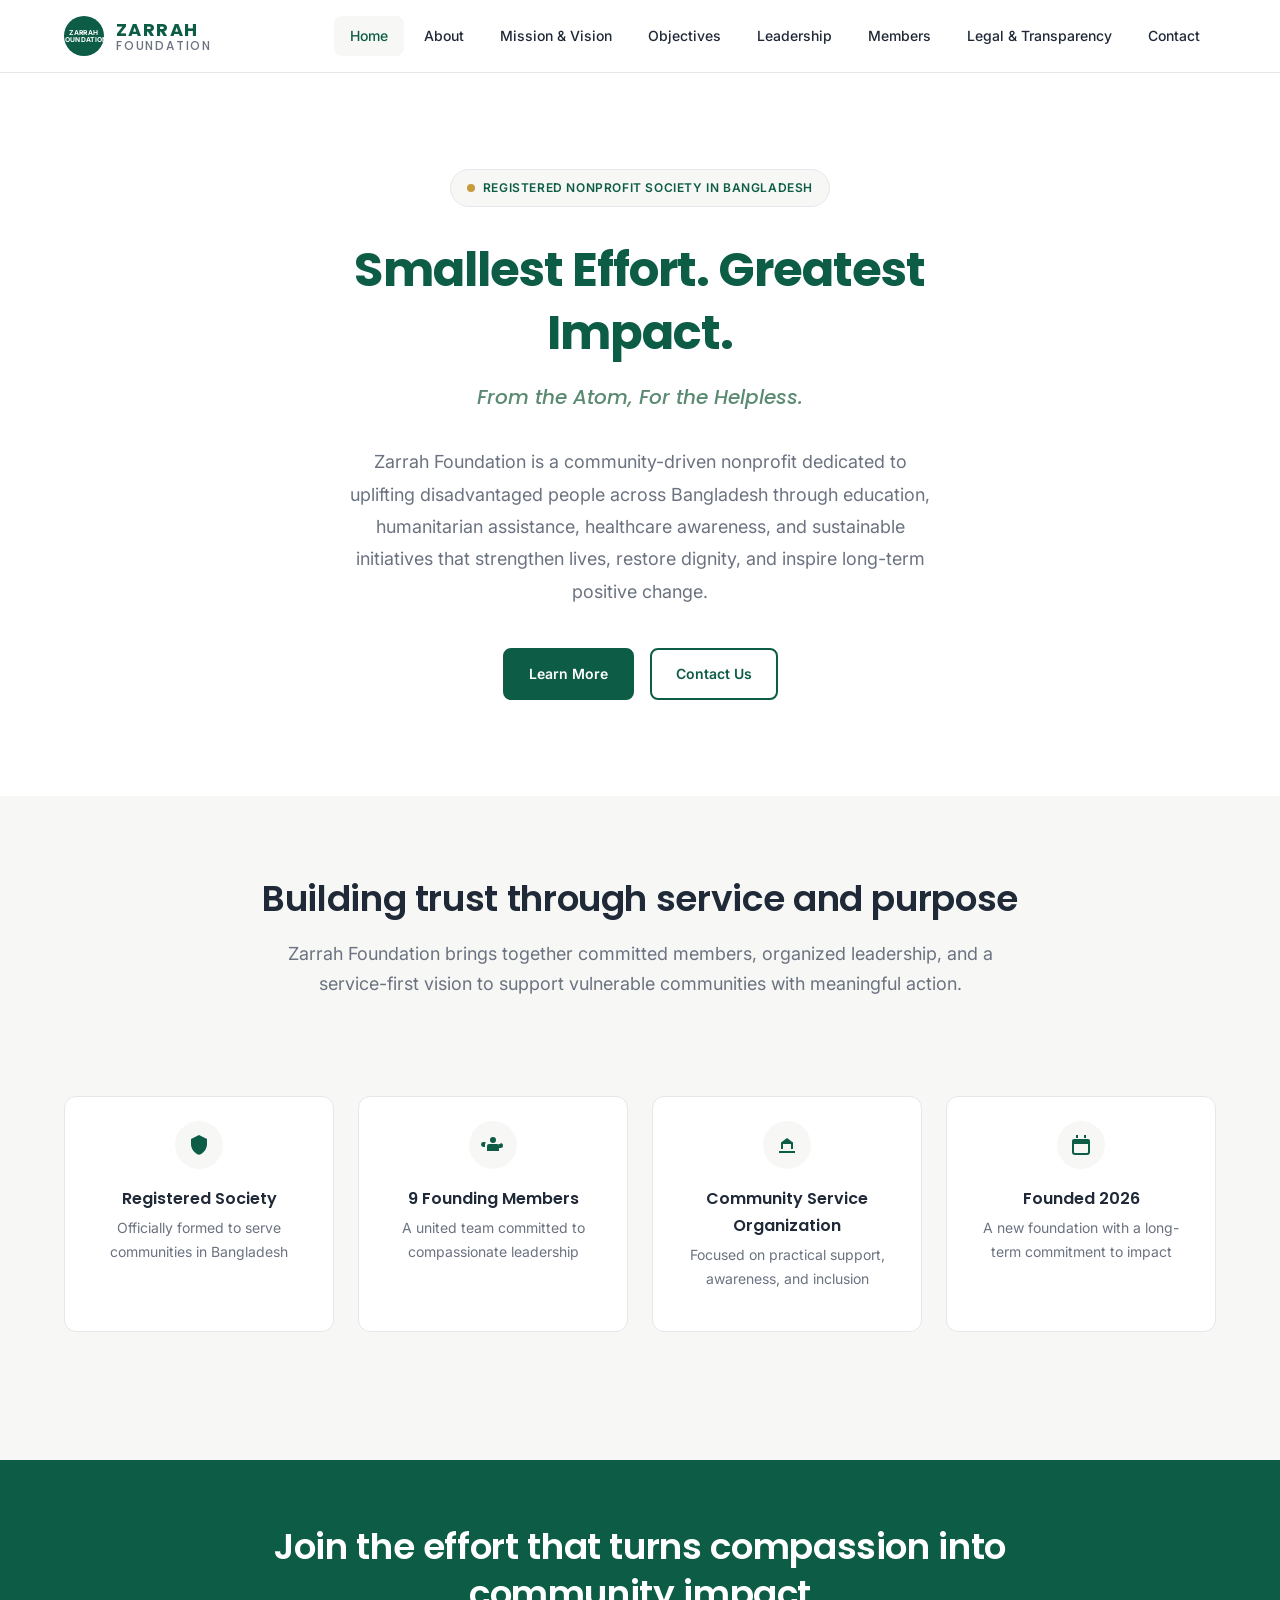
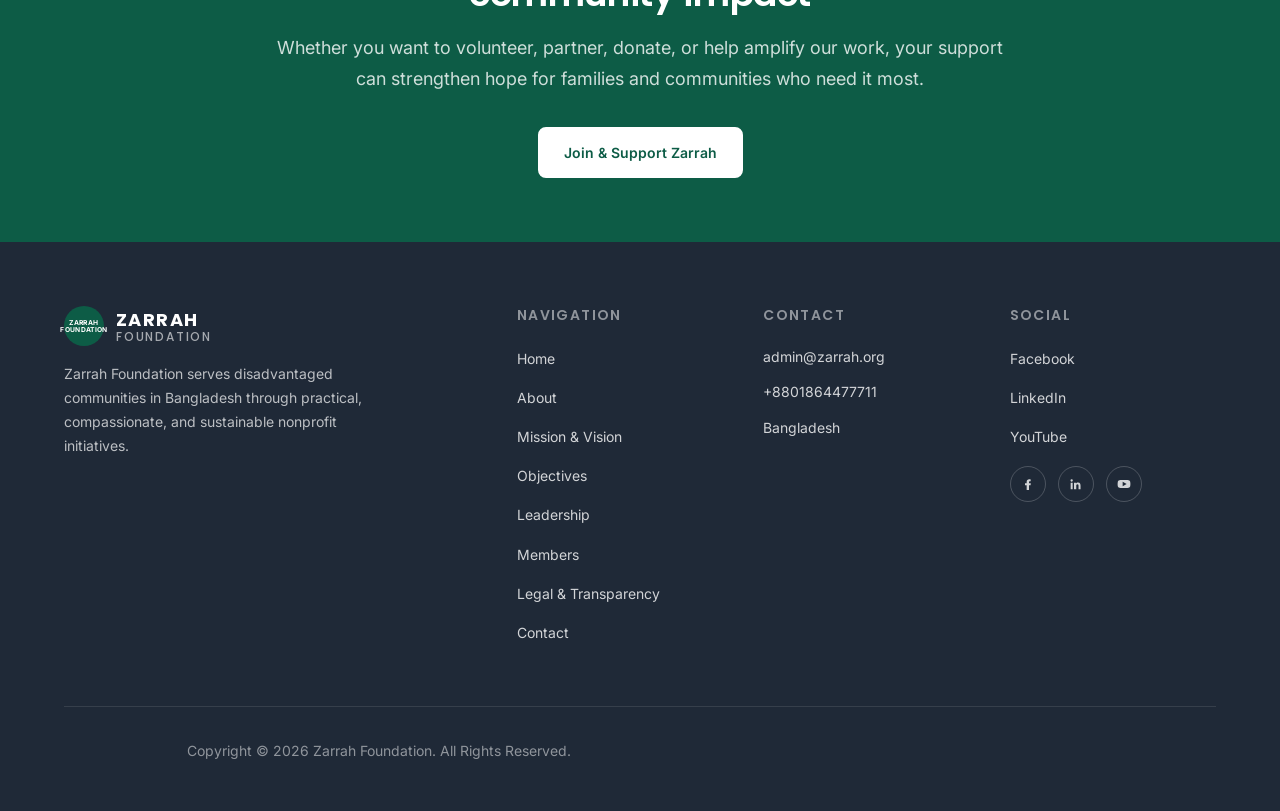
==== index.html @ 930b3da0 "feat: build complete Zarrah Foundation static website - 8 HTML pages (Home, About, Mission, Objectiv" ====
<!DOCTYPE html>
<html lang="en">
  <head>
    <meta charset="UTF-8" />
    <meta name="viewport" content="width=device-width, initial-scale=1.0" />
    <title>Zarrah Foundation — Smallest Effort. Greatest Impact.</title>
    <meta
      name="description"
      content="Zarrah Foundation empowers disadvantaged communities through education, humanitarian assistance, healthcare awareness, and sustainable community initiatives in Bangladesh."
    />
    <meta name="theme-color" content="#0D5C46" />
    <meta name="robots" content="index, follow" />

    <link rel="canonical" href="https://zarrah.org/" />
    <link rel="preconnect" href="https://fonts.googleapis.com" />
    <link rel="preconnect" href="https://fonts.gstatic.com" crossorigin />
    <link
      href="https://fonts.googleapis.com/css2?family=Inter:wght@400;500;600;700&family=Poppins:wght@500;600;700&display=swap"
      rel="stylesheet"
    />
    <link rel="stylesheet" href="assets/css/style.css" />
    <link rel="stylesheet" href="assets/css/responsive.css" />

    <meta property="og:type" content="website" />
    <meta property="og:site_name" content="Zarrah Foundation" />
    <meta property="og:title" content="Zarrah Foundation — Smallest Effort. Greatest Impact." />
    <meta
      property="og:description"
      content="Zarrah Foundation empowers disadvantaged communities through education, humanitarian assistance, healthcare awareness, and sustainable community initiatives in Bangladesh."
    />
    <meta property="og:url" content="https://zarrah.org/" />
    <meta property="og:image" content="https://zarrah.org/assets/images/og-home.jpg" />
    <meta property="og:image:alt" content="Zarrah Foundation home page" />

    <meta name="twitter:card" content="summary_large_image" />
    <meta name="twitter:title" content="Zarrah Foundation — Smallest Effort. Greatest Impact." />
    <meta
      name="twitter:description"
      content="Zarrah Foundation empowers disadvantaged communities through education, humanitarian assistance, healthcare awareness, and sustainable community initiatives in Bangladesh."
    />
    <meta name="twitter:image" content="https://zarrah.org/assets/images/og-home.jpg" />
    <meta name="twitter:image:alt" content="Zarrah Foundation home page" />

    <script type="application/ld+json">
      {
        "@context": "https://schema.org",
        "@type": "Organization",
        "name": "Zarrah Foundation",
        "url": "https://zarrah.org/",
        "logo": "https://zarrah.org/assets/images/logo.png",
        "slogan": "Smallest Effort. Greatest Impact.",
        "description": "Zarrah Foundation empowers disadvantaged communities through education, humanitarian assistance, healthcare awareness, and sustainable community initiatives in Bangladesh.",
        "email": "admin@zarrah.org",
        "telephone": "+8801864477711",
        "foundingDate": "2026",
        "areaServed": "Bangladesh",
        "address": {
          "@type": "PostalAddress",
          "addressCountry": "BD"
        },
        "sameAs": [
          "https://www.facebook.com/",
          "https://www.linkedin.com/",
          "https://www.youtube.com/"
        ]
      }
    </script>
    <script src="assets/js/app.js" defer></script>
  </head>
  <body>
    <a class="skip-link" href="#main-content">Skip to main content</a>

    <header class="header" id="top">
      <div class="container">
        <div class="header__inner">
          <a class="logo" href="index.html" aria-label="Zarrah Foundation home">
            <div class="logo__mark" aria-hidden="true">
              <span
                style="font-size:0.42rem;line-height:1.05;font-weight:700;letter-spacing:0.05em;color:#fff;text-align:center;text-transform:uppercase;"
              >
                ZARRAH<br />FOUNDATION
              </span>
            </div>
            <span class="logo__text">
              <span class="logo__name">Zarrah</span>
              <span class="logo__tagline">Foundation</span>
            </span>
          </a>

          <button
            class="nav-toggle"
            type="button"
            aria-expanded="false"
            aria-controls="site-navigation"
            aria-label="Toggle navigation"
          >
            <span class="nav-toggle__bar"></span>
            <span class="nav-toggle__bar"></span>
            <span class="nav-toggle__bar"></span>
          </button>

          <nav class="nav" id="site-navigation" aria-label="Primary navigation">
            <a class="nav__link" href="index.html">Home</a>
            <a class="nav__link" href="about.html">About</a>
            <a class="nav__link" href="mission-vision.html">Mission &amp; Vision</a>
            <a class="nav__link" href="objectives.html">Objectives</a>
            <a class="nav__link" href="leadership.html">Leadership</a>
            <a class="nav__link" href="members.html">Members</a>
            <a class="nav__link" href="legal-transparency.html">Legal &amp; Transparency</a>
            <a class="nav__link" href="contact.html">Contact</a>
          </nav>
        </div>
      </div>
    </header>

    <main id="main-content">
      <section class="hero reveal" aria-labelledby="hero-title">
        <div class="container container--narrow">
          <div class="badge hero__badge">
            <span class="badge__dot" aria-hidden="true"></span>
            Registered Nonprofit Society in Bangladesh
          </div>
          <h1 id="hero-title">Smallest Effort. Greatest Impact.</h1>
          <p class="hero__subtitle">From the Atom, For the Helpless.</p>
          <p class="hero__description">
            Zarrah Foundation is a community-driven nonprofit dedicated to uplifting disadvantaged
            people across Bangladesh through education, humanitarian assistance, healthcare
            awareness, and sustainable initiatives that strengthen lives, restore dignity, and
            inspire long-term positive change.
          </p>
          <div class="hero__actions">
            <a class="btn btn--primary" href="about.html">Learn More</a>
            <a class="btn btn--secondary" href="contact.html">Contact Us</a>
          </div>
        </div>
      </section>

      <section class="section section--light" aria-labelledby="stats-title">
        <div class="container">
          <div class="section__header reveal">
            <h2 id="stats-title">Building trust through service and purpose</h2>
            <p>
              Zarrah Foundation brings together committed members, organized leadership, and a
              service-first vision to support vulnerable communities with meaningful action.
            </p>
          </div>

          <div class="stats" role="list" aria-label="Organization highlights">
            <article class="stat-item reveal" role="listitem">
              <div class="stat-item__icon" aria-hidden="true">
                <svg viewBox="0 0 24 24" role="img" aria-hidden="true">
                  <path d="M12 2 4 6v5c0 5 3.4 9.4 8 10.8 4.6-1.4 8-5.8 8-10.8V6l-8-4Z" />
                </svg>
              </div>
              <div class="stat-item__label">Registered Society</div>
              <p class="stat-item__value">Officially formed to serve communities in Bangladesh</p>
            </article>

            <article class="stat-item reveal" role="listitem">
              <div class="stat-item__icon" aria-hidden="true">
                <svg viewBox="0 0 24 24" role="img" aria-hidden="true">
                  <path d="M12 4a3 3 0 1 1 0 6 3 3 0 0 1 0-6Zm-6 9a2 2 0 0 1 2-2h8a2 2 0 0 1 2 2v5H6v-5Zm13.5-3a2.5 2.5 0 1 1 0 5H18v-2a3.9 3.9 0 0 0-.5-2h2Zm-15 0a3.9 3.9 0 0 0-.5 2v2H2.5a2.5 2.5 0 1 1 0-5h2Z" />
                </svg>
              </div>
              <div class="stat-item__label">9 Founding Members</div>
              <p class="stat-item__value">A united team committed to compassionate leadership</p>
            </article>

            <article class="stat-item reveal" role="listitem">
              <div class="stat-item__icon" aria-hidden="true">
                <svg viewBox="0 0 24 24" role="img" aria-hidden="true">
                  <path d="M4 18h16v2H4v-2Zm2-2V9.5l6-4.5 6 4.5V16h-2v-5h-8v5H6Z" />
                </svg>
              </div>
              <div class="stat-item__label">Community Service Organization</div>
              <p class="stat-item__value">Focused on practical support, awareness, and inclusion</p>
            </article>

            <article class="stat-item reveal" role="listitem">
              <div class="stat-item__icon" aria-hidden="true">
                <svg viewBox="0 0 24 24" role="img" aria-hidden="true">
                  <path d="M7 2h2v3H7V2Zm8 0h2v3h-2V2ZM5 6h14a2 2 0 0 1 2 2v11a3 3 0 0 1-3 3H6a3 3 0 0 1-3-3V8a2 2 0 0 1 2-2Zm0 5v8a1 1 0 0 0 1 1h12a1 1 0 0 0 1-1v-8H5Z" />
                </svg>
              </div>
              <div class="stat-item__label">Founded 2026</div>
              <p class="stat-item__value">A new foundation with a long-term commitment to impact</p>
            </article>
          </div>
        </div>
      </section>

      <section class="cta-band reveal" aria-labelledby="cta-title">
        <div class="container container--narrow">
          <h2 id="cta-title">Join the effort that turns compassion into community impact</h2>
          <p>
            Whether you want to volunteer, partner, donate, or help amplify our work, your support
            can strengthen hope for families and communities who need it most.
          </p>
          <a class="btn btn--primary" href="contact.html">Join &amp; Support Zarrah</a>
        </div>
      </section>
    </main>

    <footer class="footer">
      <div class="container">
        <div class="footer__grid">
          <div class="footer__brand reveal">
            <a class="logo" href="index.html" aria-label="Zarrah Foundation home">
              <div class="logo__mark" aria-hidden="true">
                <span
                  style="font-size:0.42rem;line-height:1.05;font-weight:700;letter-spacing:0.05em;color:#fff;text-align:center;text-transform:uppercase;"
                >
                  ZARRAH<br />FOUNDATION
                </span>
              </div>
              <span class="logo__text">
                <span class="logo__name">Zarrah</span>
                <span class="logo__tagline">Foundation</span>
              </span>
            </a>
            <p>
              Zarrah Foundation serves disadvantaged communities in Bangladesh through practical,
              compassionate, and sustainable nonprofit initiatives.
            </p>
          </div>

          <div class="reveal">
            <h2 class="footer__heading">Navigation</h2>
            <ul class="footer__links">
              <li><a href="index.html">Home</a></li>
              <li><a href="about.html">About</a></li>
              <li><a href="mission-vision.html">Mission &amp; Vision</a></li>
              <li><a href="objectives.html">Objectives</a></li>
              <li><a href="leadership.html">Leadership</a></li>
              <li><a href="members.html">Members</a></li>
              <li><a href="legal-transparency.html">Legal &amp; Transparency</a></li>
              <li><a href="contact.html">Contact</a></li>
            </ul>
          </div>

          <div class="reveal">
            <h2 class="footer__heading">Contact</h2>
            <ul class="footer__contact">
              <li><a href="mailto:admin@zarrah.org">admin@zarrah.org</a></li>
              <li><a href="tel:+8801864477711">+8801864477711</a></li>
              <li>Bangladesh</li>
            </ul>
          </div>

          <div class="reveal">
            <h2 class="footer__heading">Social</h2>
            <ul class="footer__links">
              <li><a href="https://www.facebook.com/" target="_blank" rel="noopener noreferrer">Facebook</a></li>
              <li><a href="https://www.linkedin.com/" target="_blank" rel="noopener noreferrer">LinkedIn</a></li>
              <li><a href="https://www.youtube.com/" target="_blank" rel="noopener noreferrer">YouTube</a></li>
            </ul>
            <div class="footer__social" aria-label="Social media links">
              <a href="https://www.facebook.com/" target="_blank" rel="noopener noreferrer" aria-label="Facebook">
                <svg viewBox="0 0 24 24" aria-hidden="true"><path d="M13.5 21v-7h2.3l.4-3h-2.7V9.2c0-.9.3-1.5 1.6-1.5H16V5.1c-.4-.1-1.3-.1-2.2-.1-2.2 0-3.8 1.3-3.8 3.9V11H7.5v3H10v7h3.5Z" /></svg>
              </a>
              <a href="https://www.linkedin.com/" target="_blank" rel="noopener noreferrer" aria-label="LinkedIn">
                <svg viewBox="0 0 24 24" aria-hidden="true"><path d="M5.5 8.5A1.5 1.5 0 1 0 5.5 5a1.5 1.5 0 0 0 0 3.5ZM4 10h3v10H4V10Zm5 0h2.9v1.4h.1c.4-.8 1.4-1.7 3-1.7 3.2 0 3.8 2.1 3.8 4.8V20h-3v-4.9c0-1.2 0-2.6-1.6-2.6s-1.8 1.2-1.8 2.5V20H9V10Z" /></svg>
              </a>
              <a href="https://www.youtube.com/" target="_blank" rel="noopener noreferrer" aria-label="YouTube">
                <svg viewBox="0 0 24 24" aria-hidden="true"><path d="M21.2 8.4a2.8 2.8 0 0 0-2-2C17.5 6 12 6 12 6s-5.5 0-7.2.4a2.8 2.8 0 0 0-2 2A29 29 0 0 0 2.4 12c0 1.2.1 2.4.4 3.6a2.8 2.8 0 0 0 2 2c1.7.4 7.2.4 7.2.4s5.5 0 7.2-.4a2.8 2.8 0 0 0 2-2c.3-1.2.4-2.4.4-3.6s-.1-2.4-.4-3.6ZM10 15.5v-7l6 3.5-6 3.5Z" /></svg>
              </a>
            </div>
          </div>
        </div>

        <div class="footer__bottom">
          <p>Copyright © 2026 Zarrah Foundation. All Rights Reserved.</p>
        </div>
      </div>
    </footer>
  </body>
</html>
---- assets/css/style.css ----
/* ============================================================
   Zarrah Foundation — Design System & Styles
   Version: 1.0.0
   Technology: Pure CSS3, no frameworks
   ============================================================ */

/* ------------------------------------------------------------
   CSS Custom Properties (Design Tokens)
   ------------------------------------------------------------ */
:root {
  /* Colors */
  --color-primary: #0D5C46;
  --color-secondary: #C89B3C;
  --color-background: #FFFFFF;
  --color-light-section: #F7F8F6;
  --color-text: #1F2937;
  --color-accent: #5B8A72;
  --color-border: #E5E7EB;
  --color-muted: #6B7280;

  /* Typography */
  --font-heading: 'Poppins', sans-serif;
  --font-body: 'Inter', sans-serif;

  /* Font Sizes */
  --text-xs: 0.75rem;
  --text-sm: 0.875rem;
  --text-base: 1rem;
  --text-lg: 1.125rem;
  --text-xl: 1.25rem;
  --text-2xl: 1.5rem;
  --text-3xl: 1.875rem;
  --text-4xl: 2.25rem;
  --text-5xl: 3rem;

  /* Spacing */
  --space-1: 0.25rem;
  --space-2: 0.5rem;
  --space-3: 0.75rem;
  --space-4: 1rem;
  --space-5: 1.25rem;
  --space-6: 1.5rem;
  --space-8: 2rem;
  --space-10: 2.5rem;
  --space-12: 3rem;
  --space-16: 4rem;
  --space-20: 5rem;
  --space-24: 6rem;

  /* Layout */
  --max-width: 1200px;
  --max-width-narrow: 800px;
  --border-radius: 8px;
  --border-radius-lg: 12px;

  /* Transitions */
  --transition-fast: 150ms ease;
  --transition-base: 250ms ease;
  --transition-slow: 400ms ease;

  /* Shadows */
  --shadow-sm: 0 1px 2px rgba(0, 0, 0, 0.05);
  --shadow-md: 0 4px 6px rgba(0, 0, 0, 0.07);
  --shadow-lg: 0 10px 15px rgba(0, 0, 0, 0.1);
}

/* ------------------------------------------------------------
   Reset & Base
   ------------------------------------------------------------ */
*,
*::before,
*::after {
  box-sizing: border-box;
  margin: 0;
  padding: 0;
}

html {
  scroll-behavior: smooth;
  -webkit-text-size-adjust: 100%;
}

body {
  font-family: var(--font-body);
  font-size: var(--text-base);
  line-height: 1.7;
  color: var(--color-text);
  background-color: var(--color-background);
  -webkit-font-smoothing: antialiased;
  -moz-osx-font-smoothing: grayscale;
}

img {
  max-width: 100%;
  height: auto;
  display: block;
}

a {
  color: var(--color-primary);
  text-decoration: none;
  transition: color var(--transition-fast);
}

a:hover {
  color: var(--color-accent);
}

ul, ol {
  list-style: none;
}

button {
  cursor: pointer;
  font-family: inherit;
  border: none;
  background: none;
}

/* ------------------------------------------------------------
   Skip Link (Accessibility)
   ------------------------------------------------------------ */
.skip-link {
  position: absolute;
  top: -100%;
  left: var(--space-4);
  background: var(--color-primary);
  color: #fff;
  padding: var(--space-3) var(--space-6);
  border-radius: var(--border-radius);
  font-size: var(--text-sm);
  font-weight: 600;
  z-index: 10000;
  transition: top var(--transition-fast);
}

.skip-link:focus {
  top: var(--space-4);
  outline: 3px solid var(--color-secondary);
  outline-offset: 2px;
}

/* ------------------------------------------------------------
   Focus States (Accessibility)
   ------------------------------------------------------------ */
:focus-visible {
  outline: 3px solid var(--color-secondary);
  outline-offset: 2px;
}

/* ------------------------------------------------------------
   Typography
   ------------------------------------------------------------ */
h1, h2, h3, h4, h5, h6 {
  font-family: var(--font-heading);
  font-weight: 600;
  line-height: 1.3;
  color: var(--color-text);
}

h1 {
  font-size: var(--text-5xl);
  font-weight: 700;
  letter-spacing: -0.02em;
}

h2 {
  font-size: var(--text-4xl);
  letter-spacing: -0.01em;
}

h3 {
  font-size: var(--text-2xl);
}

h4 {
  font-size: var(--text-xl);
}

p {
  margin-bottom: var(--space-4);
  max-width: 70ch;
}

.text-muted {
  color: var(--color-muted);
}

.text-center {
  text-align: center;
}

/* ------------------------------------------------------------
   Layout Utilities
   ------------------------------------------------------------ */
.container {
  width: 100%;
  max-width: var(--max-width);
  margin: 0 auto;
  padding: 0 var(--space-6);
}

.container--narrow {
  max-width: var(--max-width-narrow);
}

.section {
  padding: var(--space-20) 0;
}

.section--light {
  background-color: var(--color-light-section);
}

.section__header {
  text-align: center;
  margin-bottom: var(--space-12);
}

.section__header h2 {
  margin-bottom: var(--space-4);
}

.section__header p {
  margin: 0 auto;
  color: var(--color-muted);
  font-size: var(--text-lg);
}

/* ------------------------------------------------------------
   Header & Navigation
   ------------------------------------------------------------ */
.header {
  position: sticky;
  top: 0;
  background: var(--color-background);
  border-bottom: 1px solid var(--color-border);
  z-index: 1000;
  padding: var(--space-4) 0;
}

.header__inner {
  display: flex;
  align-items: center;
  justify-content: space-between;
}

/* Logo */
.logo {
  display: flex;
  align-items: center;
  gap: var(--space-3);
  text-decoration: none;
  color: var(--color-text);
}

.logo__mark {
  width: 40px;
  height: 40px;
  border-radius: 50%;
  background-color: var(--color-primary);
  display: flex;
  align-items: center;
  justify-content: center;
  flex-shrink: 0;
}

.logo__mark svg {
  width: 20px;
  height: 20px;
  fill: #fff;
}

.logo__text {
  display: flex;
  flex-direction: column;
  line-height: 1.1;
}

.logo__name {
  font-family: var(--font-heading);
  font-size: var(--text-lg);
  font-weight: 700;
  color: var(--color-primary);
  letter-spacing: 0.08em;
  text-transform: uppercase;
}

.logo__tagline {
  font-family: var(--font-heading);
  font-size: var(--text-xs);
  font-weight: 500;
  color: var(--color-muted);
  letter-spacing: 0.15em;
  text-transform: uppercase;
}

/* Navigation */
.nav {
  display: flex;
  align-items: center;
  gap: var(--space-1);
}

.nav__link {
  padding: var(--space-2) var(--space-4);
  font-size: var(--text-sm);
  font-weight: 500;
  color: var(--color-text);
  border-radius: var(--border-radius);
  transition: background var(--transition-fast), color var(--transition-fast);
}

.nav__link:hover,
.nav__link--active {
  color: var(--color-primary);
  background-color: var(--color-light-section);
}

/* Mobile Menu Toggle */
.nav-toggle {
  display: none;
  flex-direction: column;
  gap: 5px;
  padding: var(--space-2);
  cursor: pointer;
}

.nav-toggle__bar {
  width: 24px;
  height: 2px;
  background-color: var(--color-text);
  border-radius: 2px;
  transition: transform var(--transition-base), opacity var(--transition-base);
}

.nav-toggle[aria-expanded="true"] .nav-toggle__bar:nth-child(1) {
  transform: translateY(7px) rotate(45deg);
}

.nav-toggle[aria-expanded="true"] .nav-toggle__bar:nth-child(2) {
  opacity: 0;
}

.nav-toggle[aria-expanded="true"] .nav-toggle__bar:nth-child(3) {
  transform: translateY(-7px) rotate(-45deg);
}

/* ------------------------------------------------------------
   Buttons
   ------------------------------------------------------------ */
.btn {
  display: inline-flex;
  align-items: center;
  gap: var(--space-2);
  padding: var(--space-3) var(--space-6);
  font-family: var(--font-body);
  font-size: var(--text-sm);
  font-weight: 600;
  border-radius: var(--border-radius);
  transition: background var(--transition-fast), color var(--transition-fast), box-shadow var(--transition-fast);
  text-decoration: none;
  border: 2px solid transparent;
}

.btn--primary {
  background-color: var(--color-primary);
  color: #fff;
  border-color: var(--color-primary);
}

.btn--primary:hover {
  background-color: #094a38;
  border-color: #094a38;
  color: #fff;
}

.btn--secondary {
  background-color: transparent;
  color: var(--color-primary);
  border-color: var(--color-primary);
}

.btn--secondary:hover {
  background-color: var(--color-primary);
  color: #fff;
}

.btn--download {
  background-color: var(--color-light-section);
  color: var(--color-text);
  border-color: var(--color-border);
}

.btn--download:hover {
  border-color: var(--color-primary);
  color: var(--color-primary);
}

.btn--disabled {
  opacity: 0.5;
  cursor: not-allowed;
  pointer-events: none;
}

/* ------------------------------------------------------------
   Badge
   ------------------------------------------------------------ */
.badge {
  display: inline-flex;
  align-items: center;
  gap: var(--space-2);
  padding: var(--space-2) var(--space-4);
  background-color: var(--color-light-section);
  border: 1px solid var(--color-border);
  border-radius: 100px;
  font-size: var(--text-xs);
  font-weight: 600;
  color: var(--color-primary);
  text-transform: uppercase;
  letter-spacing: 0.05em;
}

.badge__dot {
  width: 8px;
  height: 8px;
  background-color: var(--color-secondary);
  border-radius: 50%;
}

/* ------------------------------------------------------------
   Hero Section
   ------------------------------------------------------------ */
.hero {
  padding: var(--space-24) 0;
  text-align: center;
}

.hero__badge {
  margin-bottom: var(--space-8);
}

.hero h1 {
  margin-bottom: var(--space-4);
  color: var(--color-primary);
}

.hero__subtitle {
  font-family: var(--font-heading);
  font-size: var(--text-xl);
  color: var(--color-accent);
  font-weight: 500;
  font-style: italic;
  margin-bottom: var(--space-8);
}

.hero__description {
  font-size: var(--text-lg);
  color: var(--color-muted);
  max-width: 600px;
  margin: 0 auto var(--space-10);
  line-height: 1.8;
}

.hero__actions {
  display: flex;
  gap: var(--space-4);
  justify-content: center;
  flex-wrap: wrap;
}

/* ------------------------------------------------------------
   Stats Strip
   ------------------------------------------------------------ */
.stats {
  display: grid;
  grid-template-columns: repeat(4, 1fr);
  gap: var(--space-6);
  padding: var(--space-12) 0;
}

.stat-item {
  text-align: center;
  padding: var(--space-6);
  border-radius: var(--border-radius-lg);
  background: var(--color-background);
  border: 1px solid var(--color-border);
}

.stat-item__icon {
  width: 48px;
  height: 48px;
  margin: 0 auto var(--space-4);
  display: flex;
  align-items: center;
  justify-content: center;
  background: var(--color-light-section);
  border-radius: 50%;
}

.stat-item__icon svg {
  width: 24px;
  height: 24px;
  fill: var(--color-primary);
}

.stat-item__label {
  font-family: var(--font-heading);
  font-size: var(--text-base);
  font-weight: 600;
  color: var(--color-text);
}

.stat-item__value {
  font-size: var(--text-sm);
  color: var(--color-muted);
  margin-top: var(--space-1);
}

/* ------------------------------------------------------------
   Cards
   ------------------------------------------------------------ */
.card {
  background: var(--color-background);
  border: 1px solid var(--color-border);
  border-radius: var(--border-radius-lg);
  padding: var(--space-8);
  transition: box-shadow var(--transition-base), transform var(--transition-base);
}

.card:hover {
  box-shadow: var(--shadow-md);
}

.card--elevated {
  box-shadow: var(--shadow-sm);
}

.card__icon {
  width: 56px;
  height: 56px;
  display: flex;
  align-items: center;
  justify-content: center;
  background: var(--color-light-section);
  border-radius: var(--border-radius);
  margin-bottom: var(--space-5);
}

.card__icon svg {
  width: 28px;
  height: 28px;
  fill: var(--color-primary);
}

.card h3 {
  margin-bottom: var(--space-3);
}

.card p {
  color: var(--color-muted);
  font-size: var(--text-sm);
  line-height: 1.7;
}

/* Icon Cards Grid */
.icon-cards {
  display: grid;
  grid-template-columns: repeat(auto-fill, minmax(260px, 1fr));
  gap: var(--space-6);
}

.icon-card {
  padding: var(--space-6);
  border-radius: var(--border-radius-lg);
  border: 1px solid var(--color-border);
  background: var(--color-background);
  transition: box-shadow var(--transition-base), transform var(--transition-base);
  text-align: center;
}

.icon-card:hover,
.icon-card:focus-within {
  box-shadow: var(--shadow-md);
  transform: translateY(-2px);
}

.icon-card__icon {
  width: 64px;
  height: 64px;
  margin: 0 auto var(--space-4);
  display: flex;
  align-items: center;
  justify-content: center;
  background: var(--color-light-section);
  border-radius: 50%;
}

.icon-card__icon svg {
  width: 28px;
  height: 28px;
  fill: var(--color-primary);
}

.icon-card h3 {
  font-size: var(--text-base);
  font-weight: 600;
  margin-bottom: var(--space-2);
}

.icon-card p {
  font-size: var(--text-sm);
  color: var(--color-muted);
  margin: 0 auto;
}

/* Two-column cards */
.two-cards {
  display: grid;
  grid-template-columns: repeat(2, 1fr);
  gap: var(--space-8);
}

/* ------------------------------------------------------------
   Profile Cards (Leadership / Members)
   ------------------------------------------------------------ */
.profile-cards {
  display: grid;
  grid-template-columns: repeat(auto-fill, minmax(280px, 1fr));
  gap: var(--space-6);
}

.profile-card {
  text-align: center;
  padding: var(--space-8);
  border: 1px solid var(--color-border);
  border-radius: var(--border-radius-lg);
  background: var(--color-background);
  transition: box-shadow var(--transition-base);
}

.profile-card:hover {
  box-shadow: var(--shadow-md);
}

.profile-card__photo {
  width: 100px;
  height: 100px;
  border-radius: 50%;
  background: var(--color-light-section);
  margin: 0 auto var(--space-5);
  display: flex;
  align-items: center;
  justify-content: center;
  border: 3px solid var(--color-border);
}

.profile-card__photo svg {
  width: 40px;
  height: 40px;
  fill: var(--color-muted);
}

.profile-card__name {
  font-family: var(--font-heading);
  font-size: var(--text-lg);
  font-weight: 600;
  margin-bottom: var(--space-1);
}

.profile-card__designation {
  font-size: var(--text-sm);
  color: var(--color-primary);
  font-weight: 500;
  margin-bottom: var(--space-2);
}

.profile-card__meta {
  font-size: var(--text-sm);
  color: var(--color-muted);
}

.profile-card__bio {
  font-size: var(--text-sm);
  color: var(--color-muted);
  margin-top: var(--space-4);
  line-height: 1.7;
}

/* Leadership featured cards */
.leadership-cards {
  display: grid;
  grid-template-columns: repeat(2, 1fr);
  gap: var(--space-8);
  max-width: 800px;
  margin: 0 auto;
}

.leadership-card {
  text-align: center;
  padding: var(--space-10);
  border: 1px solid var(--color-border);
  border-radius: var(--border-radius-lg);
  background: var(--color-background);
  box-shadow: var(--shadow-sm);
}

.leadership-card__photo {
  width: 120px;
  height: 120px;
  border-radius: 50%;
  background: var(--color-light-section);
  margin: 0 auto var(--space-6);
  display: flex;
  align-items: center;
  justify-content: center;
  border: 3px solid var(--color-primary);
}

.leadership-card__photo svg {
  width: 48px;
  height: 48px;
  fill: var(--color-muted);
}

.leadership-card__name {
  font-family: var(--font-heading);
  font-size: var(--text-xl);
  font-weight: 700;
  margin-bottom: var(--space-2);
}

.leadership-card__designation {
  font-size: var(--text-base);
  color: var(--color-primary);
  font-weight: 600;
  margin-bottom: var(--space-4);
}

.leadership-card__bio {
  font-size: var(--text-sm);
  color: var(--color-muted);
  line-height: 1.8;
}

/* ------------------------------------------------------------
   Legal / Transparency
   ------------------------------------------------------------ */
.legal-info {
  display: grid;
  grid-template-columns: repeat(auto-fill, minmax(250px, 1fr));
  gap: var(--space-6);
  margin-bottom: var(--space-12);
}

.legal-item {
  padding: var(--space-6);
  background: var(--color-light-section);
  border-radius: var(--border-radius);
  border-left: 4px solid var(--color-primary);
}

.legal-item__label {
  font-size: var(--text-xs);
  font-weight: 600;
  color: var(--color-muted);
  text-transform: uppercase;
  letter-spacing: 0.05em;
  margin-bottom: var(--space-2);
}

.legal-item__value {
  font-family: var(--font-heading);
  font-size: var(--text-lg);
  font-weight: 600;
  color: var(--color-text);
}

.downloads {
  display: grid;
  grid-template-columns: repeat(auto-fill, minmax(280px, 1fr));
  gap: var(--space-4);
}

.download-item {
  display: flex;
  align-items: center;
  justify-content: space-between;
  padding: var(--space-5) var(--space-6);
  border: 1px solid var(--color-border);
  border-radius: var(--border-radius);
  background: var(--color-background);
  transition: border-color var(--transition-fast);
}

.download-item:hover {
  border-color: var(--color-primary);
}

.download-item__info {
  display: flex;
  flex-direction: column;
}

.download-item__name {
  font-weight: 600;
  font-size: var(--text-sm);
}

.download-item__status {
  font-size: var(--text-xs);
  color: var(--color-muted);
}

.download-item__status--coming {
  color: var(--color-secondary);
  font-weight: 500;
}

/* ------------------------------------------------------------
   Contact
   ------------------------------------------------------------ */
.contact-grid {
  display: grid;
  grid-template-columns: repeat(auto-fill, minmax(300px, 1fr));
  gap: var(--space-6);
}

.contact-card {
  padding: var(--space-6);
  border: 1px solid var(--color-border);
  border-radius: var(--border-radius-lg);
  display: flex;
  align-items: flex-start;
  gap: var(--space-4);
}

.contact-card__icon {
  width: 48px;
  height: 48px;
  flex-shrink: 0;
  display: flex;
  align-items: center;
  justify-content: center;
  background: var(--color-light-section);
  border-radius: 50%;
}

.contact-card__icon svg {
  width: 22px;
  height: 22px;
  fill: var(--color-primary);
}

.contact-card__label {
  font-size: var(--text-xs);
  font-weight: 600;
  color: var(--color-muted);
  text-transform: uppercase;
  letter-spacing: 0.05em;
  margin-bottom: var(--space-1);
}

.contact-card__value {
  font-weight: 500;
  font-size: var(--text-base);
}

.contact-card__value a {
  color: var(--color-text);
}

.contact-card__value a:hover {
  color: var(--color-primary);
}

/* Social Links */
.social-links {
  display: flex;
  gap: var(--space-4);
  flex-wrap: wrap;
}

.social-link {
  display: inline-flex;
  align-items: center;
  gap: var(--space-2);
  padding: var(--space-3) var(--space-5);
  border: 1px solid var(--color-border);
  border-radius: var(--border-radius);
  font-size: var(--text-sm);
  font-weight: 500;
  color: var(--color-text);
  transition: border-color var(--transition-fast), color var(--transition-fast);
}

.social-link:hover {
  border-color: var(--color-primary);
  color: var(--color-primary);
}

.social-link svg {
  width: 18px;
  height: 18px;
  fill: currentColor;
}

/* Map Placeholder */
.map-placeholder {
  width: 100%;
  height: 300px;
  background: var(--color-light-section);
  border: 1px solid var(--color-border);
  border-radius: var(--border-radius-lg);
  display: flex;
  align-items: center;
  justify-content: center;
  margin-top: var(--space-8);
}

.map-placeholder__text {
  color: var(--color-muted);
  font-size: var(--text-sm);
}

/* ------------------------------------------------------------
   Two-Column Layout
   ------------------------------------------------------------ */
.two-col {
  display: grid;
  grid-template-columns: 1fr 1fr;
  gap: var(--space-12);
  align-items: start;
}

.two-col__content h2 {
  margin-bottom: var(--space-6);
}

.two-col__content h3 {
  margin-top: var(--space-6);
  margin-bottom: var(--space-3);
  color: var(--color-primary);
  font-size: var(--text-lg);
}

.two-col__visual {
  background: var(--color-light-section);
  border-radius: var(--border-radius-lg);
  height: 400px;
  display: flex;
  align-items: center;
  justify-content: center;
  border: 1px solid var(--color-border);
}

.two-col__visual svg {
  width: 80px;
  height: 80px;
  fill: var(--color-muted);
  opacity: 0.5;
}

/* Values list */
.values-list {
  margin-top: var(--space-4);
}

.values-list li {
  position: relative;
  padding-left: var(--space-6);
  margin-bottom: var(--space-3);
  font-size: var(--text-base);
}

.values-list li::before {
  content: '';
  position: absolute;
  left: 0;
  top: 0.6em;
  width: 8px;
  height: 8px;
  background: var(--color-secondary);
  border-radius: 50%;
}

/* ------------------------------------------------------------
   Footer
   ------------------------------------------------------------ */
.footer {
  background: var(--color-text);
  color: #fff;
  padding: var(--space-16) 0 var(--space-8);
}

.footer__grid {
  display: grid;
  grid-template-columns: 2fr 1fr 1fr 1fr;
  gap: var(--space-10);
  margin-bottom: var(--space-12);
}

.footer__brand .logo__name {
  color: #fff;
}

.footer__brand .logo__tagline {
  color: rgba(255, 255, 255, 0.6);
}

.footer__brand p {
  color: rgba(255, 255, 255, 0.7);
  font-size: var(--text-sm);
  margin-top: var(--space-4);
  max-width: 300px;
}

.footer__heading {
  font-family: var(--font-heading);
  font-size: var(--text-sm);
  font-weight: 600;
  text-transform: uppercase;
  letter-spacing: 0.1em;
  color: rgba(255, 255, 255, 0.5);
  margin-bottom: var(--space-5);
}

.footer__links li {
  margin-bottom: var(--space-3);
}

.footer__links a {
  color: rgba(255, 255, 255, 0.8);
  font-size: var(--text-sm);
  transition: color var(--transition-fast);
}

.footer__links a:hover {
  color: #fff;
}

.footer__contact li {
  color: rgba(255, 255, 255, 0.8);
  font-size: var(--text-sm);
  margin-bottom: var(--space-3);
}

.footer__contact a {
  color: rgba(255, 255, 255, 0.8);
}

.footer__contact a:hover {
  color: #fff;
}

.footer__social {
  display: flex;
  gap: var(--space-3);
  margin-top: var(--space-4);
}

.footer__social a {
  width: 36px;
  height: 36px;
  display: flex;
  align-items: center;
  justify-content: center;
  border-radius: 50%;
  border: 1px solid rgba(255, 255, 255, 0.2);
  transition: border-color var(--transition-fast), background var(--transition-fast);
}

.footer__social a:hover {
  border-color: var(--color-secondary);
  background: rgba(255, 255, 255, 0.05);
}

.footer__social svg {
  width: 16px;
  height: 16px;
  fill: rgba(255, 255, 255, 0.8);
}

.footer__bottom {
  padding-top: var(--space-8);
  border-top: 1px solid rgba(255, 255, 255, 0.1);
  text-align: center;
  color: rgba(255, 255, 255, 0.5);
  font-size: var(--text-sm);
}

/* ------------------------------------------------------------
   Page Header
   ------------------------------------------------------------ */
.page-header {
  padding: var(--space-16) 0;
  text-align: center;
  background: var(--color-light-section);
  border-bottom: 1px solid var(--color-border);
}

.page-header h1 {
  font-size: var(--text-4xl);
  margin-bottom: var(--space-4);
}

.page-header p {
  color: var(--color-muted);
  font-size: var(--text-lg);
  margin: 0 auto;
}

/* ------------------------------------------------------------
   Animations (Intersection Observer reveals)
   ------------------------------------------------------------ */
.reveal {
  opacity: 0;
  transform: translateY(20px);
  transition: opacity var(--transition-slow), transform var(--transition-slow);
}

.reveal--visible {
  opacity: 1;
  transform: translateY(0);
}

/* Respect reduced motion preference */
@media (prefers-reduced-motion: reduce) {
  .reveal {
    opacity: 1;
    transform: none;
    transition: none;
  }

  html {
    scroll-behavior: auto;
  }
}

/* ------------------------------------------------------------
   CTA Band
   ------------------------------------------------------------ */
.cta-band {
  padding: var(--space-16) 0;
  text-align: center;
  background: var(--color-primary);
  color: #fff;
}

.cta-band h2 {
  color: #fff;
  margin-bottom: var(--space-4);
}

.cta-band p {
  color: rgba(255, 255, 255, 0.8);
  margin: 0 auto var(--space-8);
  font-size: var(--text-lg);
}

.cta-band .btn--primary {
  background: #fff;
  color: var(--color-primary);
  border-color: #fff;
}

.cta-band .btn--primary:hover {
  background: var(--color-light-section);
  border-color: var(--color-light-section);
}
---- assets/css/responsive.css ----
/* ============================================================
   Zarrah Foundation — Responsive Breakpoints
   ============================================================ */

/* ------------------------------------------------------------
   Tablet (max-width: 1024px)
   ------------------------------------------------------------ */
@media (max-width: 1024px) {
  :root {
    --text-5xl: 2.5rem;
    --text-4xl: 2rem;
  }

  .footer__grid {
    grid-template-columns: 1fr 1fr;
    gap: var(--space-8);
  }

  .two-col {
    grid-template-columns: 1fr;
    gap: var(--space-8);
  }

  .two-col__visual {
    height: 300px;
    order: -1;
  }

  .leadership-cards {
    max-width: 100%;
  }

  .two-cards {
    grid-template-columns: 1fr;
  }
}

/* ------------------------------------------------------------
   Mobile Large (max-width: 768px)
   ------------------------------------------------------------ */
@media (max-width: 768px) {
  :root {
    --text-5xl: 2rem;
    --text-4xl: 1.75rem;
    --text-3xl: 1.5rem;
  }

  .header__inner {
    flex-wrap: wrap;
  }

  .nav-toggle {
    display: flex;
  }

  .nav {
    display: none;
    width: 100%;
    flex-direction: column;
    padding: var(--space-4) 0;
    gap: 0;
  }

  .nav--open {
    display: flex;
  }

  .nav__link {
    width: 100%;
    padding: var(--space-3) var(--space-4);
    border-radius: 0;
    border-bottom: 1px solid var(--color-border);
  }

  .hero {
    padding: var(--space-16) 0;
  }

  .stats {
    grid-template-columns: repeat(2, 1fr);
    gap: var(--space-4);
  }

  .icon-cards {
    grid-template-columns: 1fr;
  }

  .leadership-cards {
    grid-template-columns: 1fr;
  }

  .profile-cards {
    grid-template-columns: 1fr;
  }

  .legal-info {
    grid-template-columns: 1fr;
  }

  .downloads {
    grid-template-columns: 1fr;
  }

  .contact-grid {
    grid-template-columns: 1fr;
  }

  .footer__grid {
    grid-template-columns: 1fr;
    gap: var(--space-8);
  }

  .section {
    padding: var(--space-12) 0;
  }

  .page-header {
    padding: var(--space-10) 0;
  }
}

/* ------------------------------------------------------------
   Mobile Small (max-width: 480px)
   ------------------------------------------------------------ */
@media (max-width: 480px) {
  :root {
    --text-5xl: 1.75rem;
    --text-4xl: 1.5rem;
  }

  .container {
    padding: 0 var(--space-4);
  }

  .hero__actions {
    flex-direction: column;
    align-items: center;
  }

  .hero__actions .btn {
    width: 100%;
    justify-content: center;
  }

  .stats {
    grid-template-columns: 1fr;
  }

  .social-links {
    flex-direction: column;
  }

  .social-link {
    justify-content: center;
  }
}

/* ------------------------------------------------------------
   Ultra Wide (min-width: 1440px)
   ------------------------------------------------------------ */
@media (min-width: 1440px) {
  .container {
    max-width: 1300px;
  }

  .hero {
    padding: var(--space-24) 0 var(--space-20);
  }
}
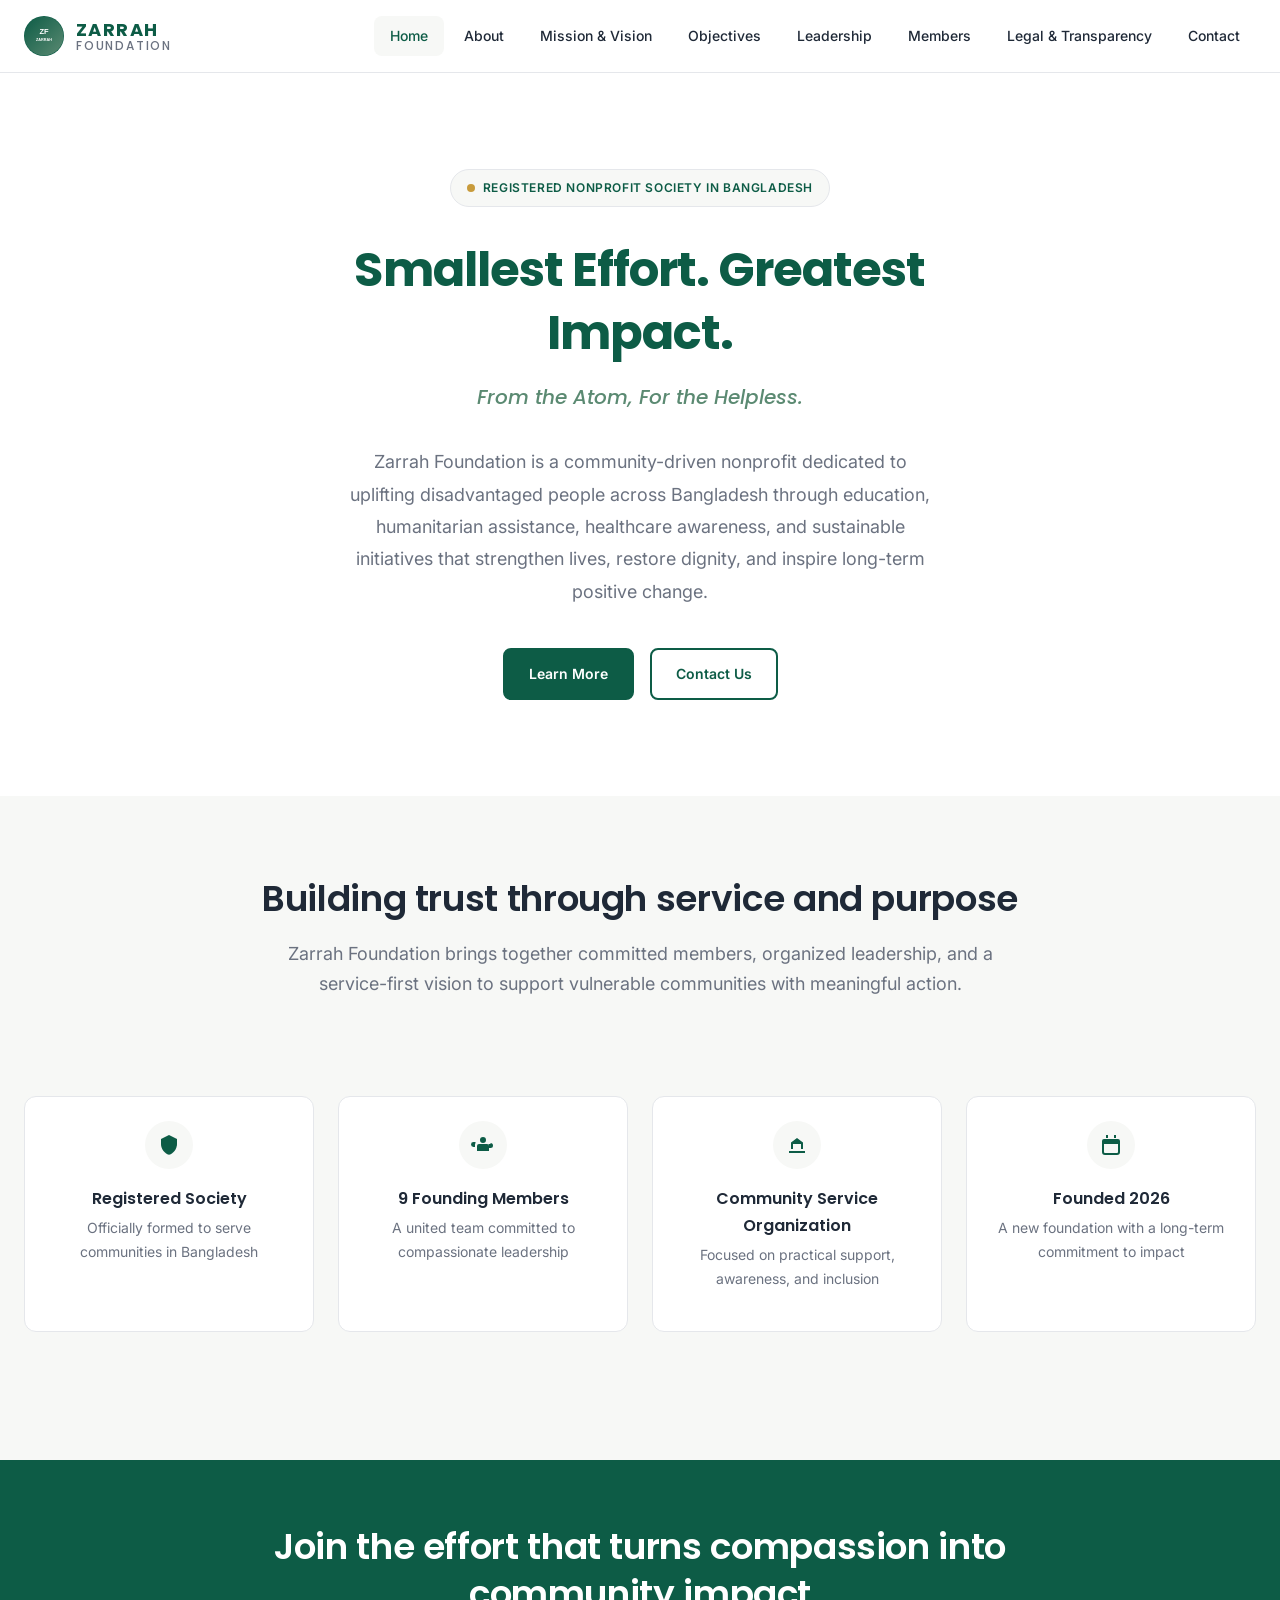
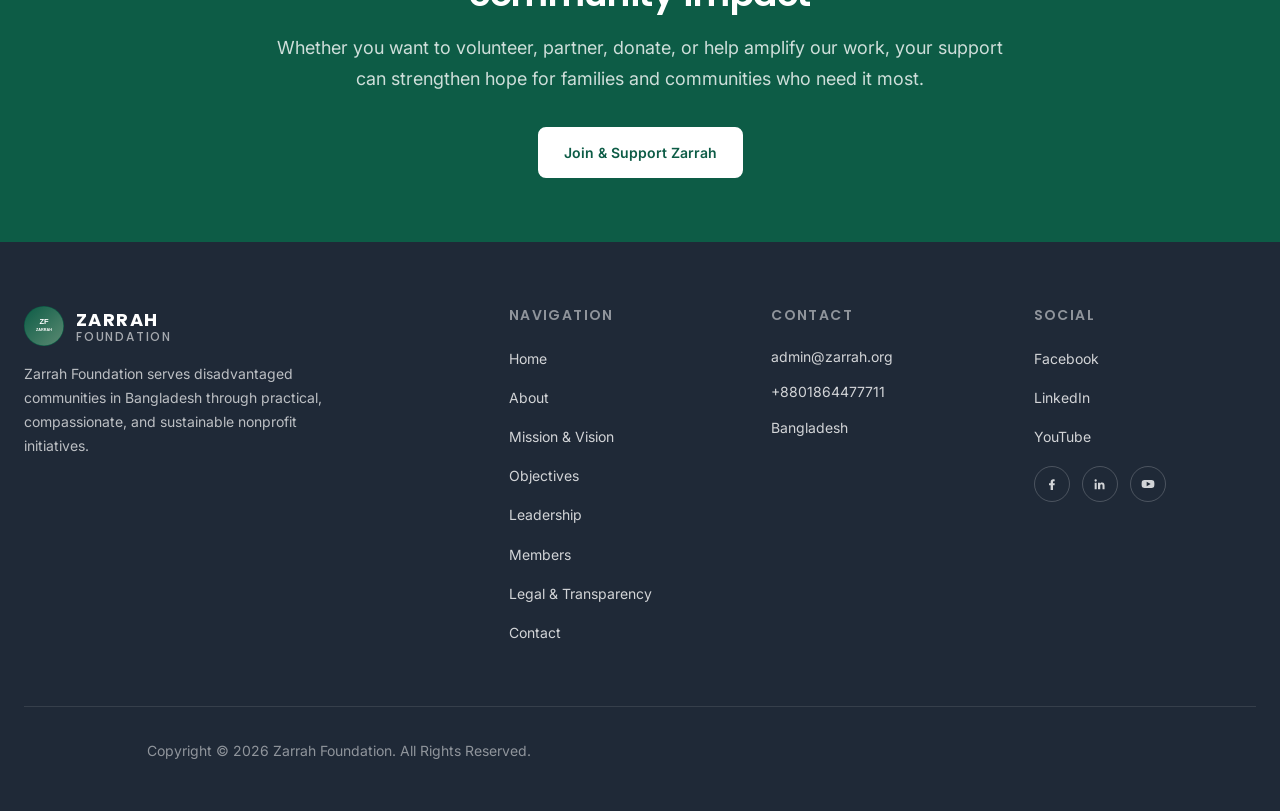
==== commit 80da7691: "Implement responsive layout and asset path restructuring" ====
--- a/index.html
+++ b/index.html
@@ -11,7 +11,9 @@
     <meta name="theme-color" content="#0D5C46" />
     <meta name="robots" content="index, follow" />
 
-    <link rel="canonical" href="https://zarrah.org/" />
+      <link rel="icon" type="image/x-icon" href="/favicon.ico">
+  <link rel="apple-touch-icon" sizes="180x180" href="/apple-touch-icon.png">
+<link rel="canonical" href="https://zarrah.org/" />
     <link rel="preconnect" href="https://fonts.googleapis.com" />
     <link rel="preconnect" href="https://fonts.gstatic.com" crossorigin />
     <link
@@ -29,7 +31,7 @@
       content="Zarrah Foundation empowers disadvantaged communities through education, humanitarian assistance, healthcare awareness, and sustainable community initiatives in Bangladesh."
     />
     <meta property="og:url" content="https://zarrah.org/" />
-    <meta property="og:image" content="https://zarrah.org/assets/images/og-home.jpg" />
+    <meta property="og:image" content="https://zarrah.org/assets/images/hero/og-home.png" />
     <meta property="og:image:alt" content="Zarrah Foundation home page" />
 
     <meta name="twitter:card" content="summary_large_image" />
@@ -38,7 +40,7 @@
       name="twitter:description"
       content="Zarrah Foundation empowers disadvantaged communities through education, humanitarian assistance, healthcare awareness, and sustainable community initiatives in Bangladesh."
     />
-    <meta name="twitter:image" content="https://zarrah.org/assets/images/og-home.jpg" />
+    <meta name="twitter:image" content="https://zarrah.org/assets/images/hero/og-home.png" />
     <meta name="twitter:image:alt" content="Zarrah Foundation home page" />
 
     <script type="application/ld+json">
@@ -47,7 +49,7 @@
         "@type": "Organization",
         "name": "Zarrah Foundation",
         "url": "https://zarrah.org/",
-        "logo": "https://zarrah.org/assets/images/logo.png",
+        "logo": "https://zarrah.org/assets/images/logo/logo.png",
         "slogan": "Smallest Effort. Greatest Impact.",
         "description": "Zarrah Foundation empowers disadvantaged communities through education, humanitarian assistance, healthcare awareness, and sustainable community initiatives in Bangladesh.",
         "email": "admin@zarrah.org",
@@ -59,9 +61,9 @@
           "addressCountry": "BD"
         },
         "sameAs": [
-          "https://www.facebook.com/",
-          "https://www.linkedin.com/",
-          "https://www.youtube.com/"
+          "https://www.facebook.com/zarrah.org",
+          "http://linkedin.com/company/zarrah-foundation",
+          "https://www.youtube.com/@ZarrahFoundation"
         ]
       }
     </script>
@@ -102,11 +104,11 @@
           <nav class="nav" id="site-navigation" aria-label="Primary navigation">
             <a class="nav__link" href="index.html">Home</a>
             <a class="nav__link" href="about.html">About</a>
-            <a class="nav__link" href="mission-vision.html">Mission &amp; Vision</a>
+            <a class="nav__link" href="mission.html">Mission &amp; Vision</a>
             <a class="nav__link" href="objectives.html">Objectives</a>
             <a class="nav__link" href="leadership.html">Leadership</a>
             <a class="nav__link" href="members.html">Members</a>
-            <a class="nav__link" href="legal-transparency.html">Legal &amp; Transparency</a>
+            <a class="nav__link" href="legal.html">Legal &amp; Transparency</a>
             <a class="nav__link" href="contact.html">Contact</a>
           </nav>
         </div>
@@ -229,11 +231,11 @@
             <ul class="footer__links">
               <li><a href="index.html">Home</a></li>
               <li><a href="about.html">About</a></li>
-              <li><a href="mission-vision.html">Mission &amp; Vision</a></li>
+              <li><a href="mission.html">Mission &amp; Vision</a></li>
               <li><a href="objectives.html">Objectives</a></li>
               <li><a href="leadership.html">Leadership</a></li>
               <li><a href="members.html">Members</a></li>
-              <li><a href="legal-transparency.html">Legal &amp; Transparency</a></li>
+              <li><a href="legal.html">Legal &amp; Transparency</a></li>
               <li><a href="contact.html">Contact</a></li>
             </ul>
           </div>
@@ -250,18 +252,18 @@
           <div class="reveal">
             <h2 class="footer__heading">Social</h2>
             <ul class="footer__links">
-              <li><a href="https://www.facebook.com/" target="_blank" rel="noopener noreferrer">Facebook</a></li>
-              <li><a href="https://www.linkedin.com/" target="_blank" rel="noopener noreferrer">LinkedIn</a></li>
-              <li><a href="https://www.youtube.com/" target="_blank" rel="noopener noreferrer">YouTube</a></li>
+              <li><a href="https://www.facebook.com/zarrah.org" target="_blank" rel="noopener noreferrer">Facebook</a></li>
+              <li><a href="http://linkedin.com/company/zarrah-foundation" target="_blank" rel="noopener noreferrer">LinkedIn</a></li>
+              <li><a href="https://www.youtube.com/@ZarrahFoundation" target="_blank" rel="noopener noreferrer">YouTube</a></li>
             </ul>
             <div class="footer__social" aria-label="Social media links">
-              <a href="https://www.facebook.com/" target="_blank" rel="noopener noreferrer" aria-label="Facebook">
+              <a href="https://www.facebook.com/zarrah.org" target="_blank" rel="noopener noreferrer" aria-label="Facebook">
                 <svg viewBox="0 0 24 24" aria-hidden="true"><path d="M13.5 21v-7h2.3l.4-3h-2.7V9.2c0-.9.3-1.5 1.6-1.5H16V5.1c-.4-.1-1.3-.1-2.2-.1-2.2 0-3.8 1.3-3.8 3.9V11H7.5v3H10v7h3.5Z" /></svg>
               </a>
-              <a href="https://www.linkedin.com/" target="_blank" rel="noopener noreferrer" aria-label="LinkedIn">
+              <a href="http://linkedin.com/company/zarrah-foundation" target="_blank" rel="noopener noreferrer" aria-label="LinkedIn">
                 <svg viewBox="0 0 24 24" aria-hidden="true"><path d="M5.5 8.5A1.5 1.5 0 1 0 5.5 5a1.5 1.5 0 0 0 0 3.5ZM4 10h3v10H4V10Zm5 0h2.9v1.4h.1c.4-.8 1.4-1.7 3-1.7 3.2 0 3.8 2.1 3.8 4.8V20h-3v-4.9c0-1.2 0-2.6-1.6-2.6s-1.8 1.2-1.8 2.5V20H9V10Z" /></svg>
               </a>
-              <a href="https://www.youtube.com/" target="_blank" rel="noopener noreferrer" aria-label="YouTube">
+              <a href="https://www.youtube.com/@ZarrahFoundation" target="_blank" rel="noopener noreferrer" aria-label="YouTube">
                 <svg viewBox="0 0 24 24" aria-hidden="true"><path d="M21.2 8.4a2.8 2.8 0 0 0-2-2C17.5 6 12 6 12 6s-5.5 0-7.2.4a2.8 2.8 0 0 0-2 2A29 29 0 0 0 2.4 12c0 1.2.1 2.4.4 3.6a2.8 2.8 0 0 0 2 2c1.7.4 7.2.4 7.2.4s5.5 0 7.2-.4a2.8 2.8 0 0 0 2-2c.3-1.2.4-2.4.4-3.6s-.1-2.4-.4-3.6ZM10 15.5v-7l6 3.5-6 3.5Z" /></svg>
               </a>
             </div>
--- a/assets/css/style.css
+++ b/assets/css/style.css
@@ -48,7 +48,7 @@
   --space-24: 6rem;
 
   /* Layout */
-  --max-width: 1200px;
+  --max-width: 1280px;
   --max-width-narrow: 800px;
   --border-radius: 8px;
   --border-radius-lg: 12px;
@@ -88,6 +88,7 @@
   background-color: var(--color-background);
   -webkit-font-smoothing: antialiased;
   -moz-osx-font-smoothing: grayscale;
+  overflow-x: clip;
 }
 
 img {
@@ -200,6 +201,13 @@
   padding: 0 var(--space-6);
 }
 
+main,
+section,
+header,
+footer {
+  width: 100%;
+}
+
 .container--narrow {
   max-width: var(--max-width-narrow);
 }
@@ -263,6 +271,15 @@
   align-items: center;
   justify-content: center;
   flex-shrink: 0;
+  background-image: url('../images/logo/logo.svg');
+  background-repeat: no-repeat;
+  background-position: center;
+  background-size: cover;
+  overflow: hidden;
+}
+
+.logo__mark > * {
+  display: none;
 }
 
 .logo__mark svg {
@@ -309,6 +326,8 @@
   color: var(--color-text);
   border-radius: var(--border-radius);
   transition: background var(--transition-fast), color var(--transition-fast);
+  white-space: normal;
+  overflow-wrap: anywhere;
 }
 
 .nav__link:hover,
@@ -361,6 +380,9 @@
   transition: background var(--transition-fast), color var(--transition-fast), box-shadow var(--transition-fast);
   text-decoration: none;
   border: 2px solid transparent;
+  max-width: 100%;
+  white-space: normal;
+  text-align: center;
 }
 
 .btn--primary {
@@ -474,7 +496,7 @@
    ------------------------------------------------------------ */
 .stats {
   display: grid;
-  grid-template-columns: repeat(4, 1fr);
+  grid-template-columns: repeat(4, minmax(0, 1fr));
   gap: var(--space-6);
   padding: var(--space-12) 0;
 }
@@ -617,7 +639,7 @@
 /* Two-column cards */
 .two-cards {
   display: grid;
-  grid-template-columns: repeat(2, 1fr);
+  grid-template-columns: repeat(2, minmax(0, 1fr));
   gap: var(--space-8);
 }
 
@@ -690,7 +712,7 @@
 /* Leadership featured cards */
 .leadership-cards {
   display: grid;
-  grid-template-columns: repeat(2, 1fr);
+  grid-template-columns: repeat(2, minmax(0, 1fr));
   gap: var(--space-8);
   max-width: 800px;
   margin: 0 auto;
@@ -786,6 +808,7 @@
   display: flex;
   align-items: center;
   justify-content: space-between;
+  gap: var(--space-4);
   padding: var(--space-5) var(--space-6);
   border: 1px solid var(--color-border);
   border-radius: var(--border-radius);
@@ -805,6 +828,7 @@
 .download-item__name {
   font-weight: 600;
   font-size: var(--text-sm);
+  overflow-wrap: anywhere;
 }
 
 .download-item__status {
@@ -824,6 +848,25 @@
   display: grid;
   grid-template-columns: repeat(auto-fill, minmax(300px, 1fr));
   gap: var(--space-6);
+}
+
+.stats > *,
+.icon-cards > *,
+.two-cards > *,
+.profile-cards > *,
+.leadership-cards > *,
+.legal-info > *,
+.downloads > *,
+.contact-grid > *,
+.two-col > * {
+  min-width: 0;
+}
+
+table {
+  width: 100%;
+  border-collapse: collapse;
+  display: block;
+  overflow-x: auto;
 }
 
 .contact-card {
--- a/assets/css/responsive.css
+++ b/assets/css/responsive.css
@@ -77,7 +77,7 @@
   }
 
   .stats {
-    grid-template-columns: repeat(2, 1fr);
+    grid-template-columns: repeat(2, minmax(0, 1fr));
     gap: var(--space-4);
   }
 
@@ -99,6 +99,16 @@
 
   .downloads {
     grid-template-columns: 1fr;
+  }
+
+  .download-item {
+    flex-direction: column;
+    align-items: flex-start;
+  }
+
+  .download-item .btn {
+    width: 100%;
+    justify-content: center;
   }
 
   .contact-grid {
@@ -132,6 +142,10 @@
     padding: 0 var(--space-4);
   }
 
+  .logo__text {
+    display: none;
+  }
+
   .hero__actions {
     flex-direction: column;
     align-items: center;
@@ -160,7 +174,7 @@
    ------------------------------------------------------------ */
 @media (min-width: 1440px) {
   .container {
-    max-width: 1300px;
+    max-width: 1280px;
   }
 
   .hero {
